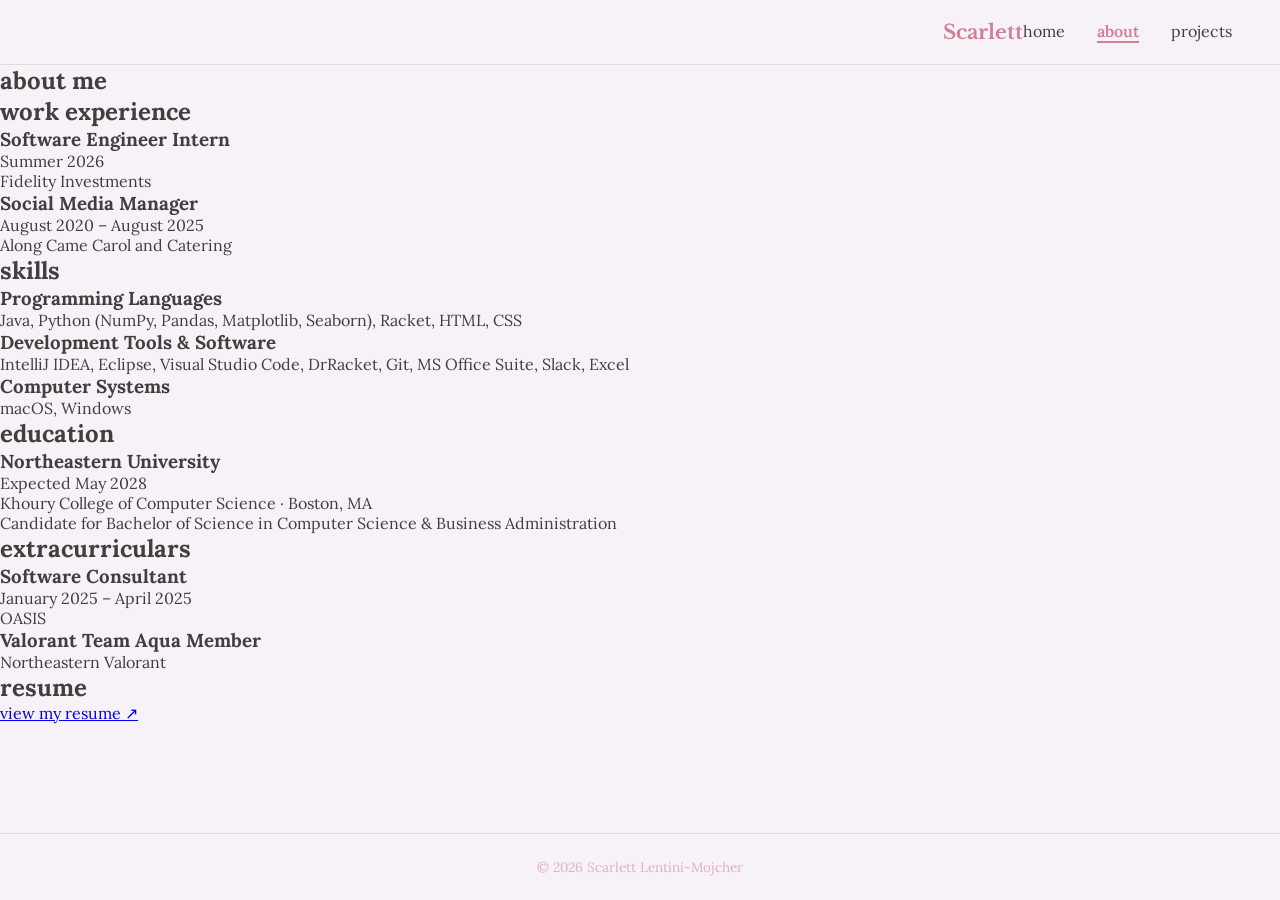
==== about.html @ dfba8f5a "Create about.html" ====
<!DOCTYPE html>
<html lang="en">
<head>
  <meta charset="UTF-8">
  <meta name="viewport" content="width=device-width, initial-scale=1.0">
  <title>About - Scarlett Lentini-Mojcher</title>
  <link href="https://fonts.googleapis.com/css2?family=Libre+Baskerville:wght@400;700&family=Lora:wght@400;500;600;700&display=swap" rel="stylesheet">
  <link rel="stylesheet" href="styles.css">
</head>
<body>

  <!-- HEADER -->
  <header>
    <a href="index.html" class="header-name">Scarlett</a>
    <nav>
      <a href="index.html">home</a>
      <a href="about.html" class="active">about</a>
      <a href="projects.html">projects</a>
    </nav>
  </header>

  <!-- PAGE TITLE -->
  <section class="page-header">
    <h1>about me</h1>
  </section>

  <!-- WORK EXPERIENCE -->
  <section class="about-section">
    <h2>work experience</h2>

    <div class="about-item">
      <div class="about-item-header">
        <h3>Software Engineer Intern</h3>
        <span class="about-date">Summer 2026</span>
      </div>
      <p class="about-org">Fidelity Investments</p>
    </div>

    <div class="about-item">
      <div class="about-item-header">
        <h3>Social Media Manager</h3>
        <span class="about-date">August 2020 – August 2025</span>
      </div>
      <p class="about-org">Along Came Carol and Catering</p>
    </div>
  </section>

  <!-- SKILLS -->
  <section class="about-section">
    <h2>skills</h2>

    <div class="about-item">
      <h3>Programming Languages</h3>
      <p>Java, Python (NumPy, Pandas, Matplotlib, Seaborn), Racket, HTML, CSS</p>
    </div>

    <div class="about-item">
      <h3>Development Tools & Software</h3>
      <p>IntelliJ IDEA, Eclipse, Visual Studio Code, DrRacket, Git, MS Office Suite, Slack, Excel</p>
    </div>

    <div class="about-item">
      <h3>Computer Systems</h3>
      <p>macOS, Windows</p>
    </div>
  </section>

  <!-- EDUCATION -->
  <section class="about-section">
    <h2>education</h2>

    <div class="about-item">
      <div class="about-item-header">
        <h3>Northeastern University</h3>
        <span class="about-date">Expected May 2028</span>
      </div>
      <p class="about-org">Khoury College of Computer Science · Boston, MA</p>
      <p>Candidate for Bachelor of Science in Computer Science & Business Administration</p>
    </div>
  </section>

  <!-- EXTRACURRICULARS -->
  <section class="about-section">
    <h2>extracurriculars</h2>

    <div class="about-item">
      <div class="about-item-header">
        <h3>Software Consultant</h3>
        <span class="about-date">January 2025 – April 2025</span>
      </div>
      <p class="about-org">OASIS</p>
    </div>

    <div class="about-item">
      <h3>Valorant Team Aqua Member</h3>
      <p class="about-org">Northeastern Valorant</p>
    </div>
  </section>

  <!-- RESUME -->
  <section class="about-section resume-section">
    <h2>resume</h2>
    <a href="#" class="resume-link">view my resume ↗</a>
  </section>

  <!-- FOOTER -->
  <footer>
    <p>&copy; 2026 Scarlett Lentini-Mojcher</p>
  </footer>

</body>
</html>
---- styles.css ----
* {
  margin: 0;
  padding: 0;
  box-sizing: border-box;
}

:root {
  --text: #433d3d;
  --bg: #f7f2f8;
  --primary: #d27f96;
  --secondary: #e5aebd;
  --accent: #edd4db;
}

body {
  font-family: 'Lora', serif;
  color: var(--text);
  background-color: var(--bg);
  min-height: 100vh;
  display: flex;
  flex-direction: column;
}

/* ---- HEADER / NAV ---- */
header {
  display: flex;
  justify-content: flex-end;
  align-items: center;
  padding: 1.25rem 3rem;
  background-color: var(--bg);
  border-bottom: 1px solid var(--accent);
  position: sticky;
  top: 0;
  z-index: 100;
}

nav {
  display: flex;
  gap: 2rem;
}

nav a {
  font-family: 'Lora', serif;
  font-size: 1rem;
  color: var(--text);
  text-decoration: none;
  position: relative;
  padding-bottom: 2px;
  transition: color 0.3s ease;
}

nav a::after {
  content: '';
  position: absolute;
  bottom: 0;
  left: 0;
  width: 0;
  height: 2px;
  background-color: var(--primary);
  transition: width 0.3s ease;
}

nav a:hover {
  color: var(--primary);
}

nav a:hover::after {
  width: 100%;
}

nav a.active {
  color: var(--primary);
  font-weight: 600;
}

nav a.active::after {
  width: 100%;
}

.header-name {
  font-family: 'Libre Baskerville', serif;
  font-size: 1.25rem;
  font-weight: 700;
  color: var(--primary);
  text-decoration: none;
}

/* ---- HERO SECTION ---- */
.hero {
  flex: 0;
  display: flex;
  flex-direction: column;
  align-items: center;
  justify-content: center;
  padding: 5rem 3rem 4rem;
  text-align: center;
}

.hero-content {
  display: flex;
  align-items: center;
  gap: 3.5rem;
  max-width: 900px;
  width: 100%;
}

.hero-text {
  flex: 1;
  text-align: left;
}

.hero-text h1 {
  font-family: 'Libre Baskerville', serif;
  font-size: 2.75rem;
  font-weight: 700;
  color: var(--text);
  margin-bottom: 0.5rem;
}

.hero-text h1 span {
  color: var(--primary);
}

.hero-text .subtitle {
  font-family: 'Libre Baskerville', serif;
  font-size: 1.1rem;
  color: var(--secondary);
  margin-bottom: 1.25rem;
  font-style: italic;
}

.hero-text p {
  font-size: 1.05rem;
  line-height: 1.7;
  color: var(--text);
  max-width: 480px;
}

.hero-photo {
  width: 220px;
  height: 220px;
  border-radius: 12px;
  background-color: var(--accent);
  border: 4px solid var(--secondary);
  display: flex;
  align-items: center;
  justify-content: center;
  flex-shrink: 0;
  font-family: 'Lora', serif;
  color: var(--primary);
  font-size: 0.9rem;
}

/* ---- FEATURED PROJECTS ---- */
.tbd-grid {
  max-width: 900px;
  width: 100%;
  margin: 0 auto;
  padding: 3rem 3rem 4rem;
}

.tbd-heading {
  font-family: 'Libre Baskerville', serif;
  font-size: 1.75rem;
  color: var(--text);
  margin-bottom: 2rem;
  text-align: center;
}

.tbd-boxes {
  display: grid;
  grid-template-columns: repeat(3, 1fr);
  gap: 1.5rem;
}

.tbd-box {
  padding: 4rem 1.5rem;
  min-height: 220px;
  background-color: white;
  border-radius: 12px;
  border: 2px dashed var(--secondary);
  text-align: center;
  text-decoration: none;
  transition: all 0.3s ease;
  cursor: pointer;
  display: flex;
  align-items: center;
  justify-content: center;
}

.tbd-box:hover {
  border-color: var(--primary);
  background-color: var(--accent);
  transform: translateY(-4px);
}

.tbd-box p {
  font-size: 1rem;
  color: var(--secondary);
  font-style: italic;
}

.tbd-box:hover p {
  color: var(--primary);
}

/* ---- REACH OUT / CONTACT ---- */
.contact {
  text-align: center;
  padding: 3rem 2rem;
  max-width: 900px;
  width: 100%;
  margin: 0 auto;
}

.contact h2 {
  font-family: 'Libre Baskerville', serif;
  font-size: 1.75rem;
  color: var(--text);
  margin-bottom: 1.5rem;
}

.contact-links {
  display: flex;
  justify-content: center;
  gap: 2rem;
  flex-wrap: wrap;
}

.contact-links a {
  display: inline-flex;
  align-items: center;
  gap: 0.5rem;
  padding: 0.4rem 0.25rem;
  color: var(--primary);
  text-decoration: none;
  font-family: 'Lora', serif;
  font-size: 0.95rem;
  font-weight: 500;
  transition: all 0.3s ease;
  border-bottom: 2px solid transparent;
}

.contact-links a:hover {
  border-bottom: 2px solid var(--primary);
}

.contact-links a svg {
  width: 18px;
  height: 18px;
  fill: currentColor;
}

/* ---- FOOTER ---- */
footer {
  text-align: center;
  padding: 1.5rem;
  border-top: 1px solid var(--accent);
  font-size: 0.85rem;
  color: var(--secondary);
  margin-top: auto;
}

/* ---- RESPONSIVE ---- */
@media (max-width: 700px) {
  header {
    padding: 1rem 1.5rem;
    flex-wrap: wrap;
    gap: 0.75rem;
  }

  nav {
    gap: 1.25rem;
  }

  .hero {
    padding: 2.5rem 1.5rem 1.5rem;
  }

  .hero-content {
    flex-direction: column-reverse;
    text-align: center;
    gap: 2rem;
  }

  .hero-text {
    text-align: center;
  }

  .hero-text h1 {
    font-size: 2rem;
  }

  .hero-photo {
    width: 160px;
    height: 160px;
  }

  .tbd-grid {
    padding: 2rem 1.5rem 3rem;
  }

  .tbd-boxes {
    grid-template-columns: 1fr;
  }
}
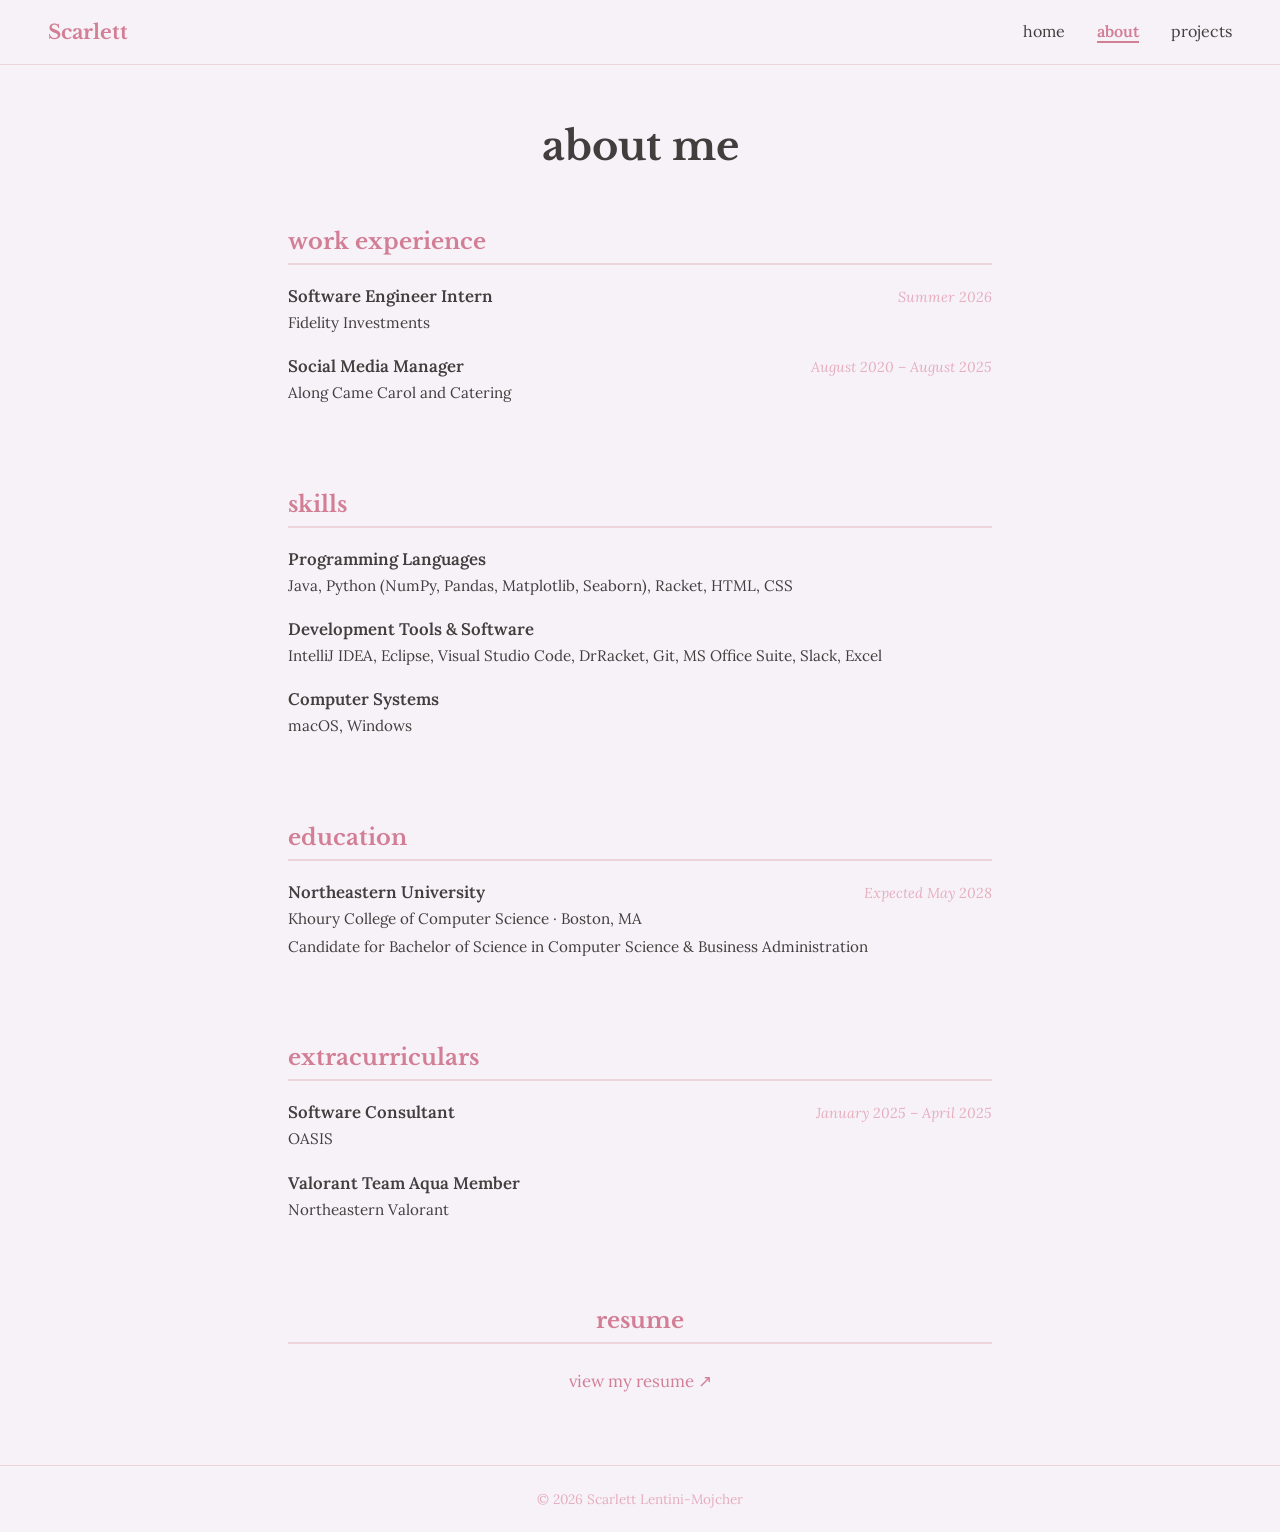
==== commit ad3499f4: "Add class to header element in about.html" ====
--- a/about.html
+++ b/about.html
@@ -10,7 +10,7 @@
 <body>
 
   <!-- HEADER -->
-  <header>
+  <header class="header-with-name">
     <a href="index.html" class="header-name">Scarlett</a>
     <nav>
       <a href="index.html">home</a>
--- a/styles.css
+++ b/styles.css
@@ -261,6 +261,108 @@
   margin-top: auto;
 }
 
+/* ---- PAGE HEADER ---- */
+.page-header {
+  text-align: center;
+  padding: 3.5rem 2rem 1.5rem;
+}
+
+.page-header h1 {
+  font-family: 'Libre Baskerville', serif;
+  font-size: 2.5rem;
+  color: var(--text);
+}
+
+.page-subtitle {
+  font-family: 'Lora', serif;
+  font-size: 1.05rem;
+  color: var(--secondary);
+  font-style: italic;
+  margin-top: 0.75rem;
+}
+
+/* ---- ABOUT SECTIONS ---- */
+.about-section {
+  max-width: 800px;
+  width: 100%;
+  margin: 0 auto;
+  padding: 2rem 3rem;
+}
+
+.about-section h2 {
+  font-family: 'Libre Baskerville', serif;
+  font-size: 1.4rem;
+  color: var(--primary);
+  margin-bottom: 1.25rem;
+  padding-bottom: 0.5rem;
+  border-bottom: 2px solid var(--accent);
+}
+
+.about-item {
+  margin-bottom: 1.25rem;
+}
+
+.about-item-header {
+  display: flex;
+  justify-content: space-between;
+  align-items: baseline;
+  flex-wrap: wrap;
+  gap: 0.5rem;
+}
+
+.about-item h3 {
+  font-family: 'Lora', serif;
+  font-size: 1.05rem;
+  font-weight: 600;
+  color: var(--text);
+}
+
+.about-date {
+  font-size: 0.9rem;
+  color: var(--secondary);
+  font-style: italic;
+  white-space: nowrap;
+}
+
+.about-org {
+  font-size: 0.95rem;
+  color: var(--secondary);
+  margin-top: 0.15rem;
+}
+
+.about-item p {
+  font-size: 0.95rem;
+  line-height: 1.6;
+  color: var(--text);
+  margin-top: 0.25rem;
+}
+
+/* ---- RESUME LINK ---- */
+.resume-section {
+  text-align: center;
+  padding-bottom: 4rem;
+}
+
+.resume-link {
+  display: inline-block;
+  font-family: 'Lora', serif;
+  font-size: 1.05rem;
+  color: var(--primary);
+  text-decoration: none;
+  padding: 0.4rem 0.25rem;
+  border-bottom: 2px solid transparent;
+  transition: all 0.3s ease;
+}
+
+.resume-link:hover {
+  border-bottom: 2px solid var(--primary);
+}
+
+/* ---- HEADER WITH NAME (about/projects pages) ---- */
+header:has(.header-name) {
+  justify-content: space-between;
+}
+
 /* ---- RESPONSIVE ---- */
 @media (max-width: 700px) {
   header {
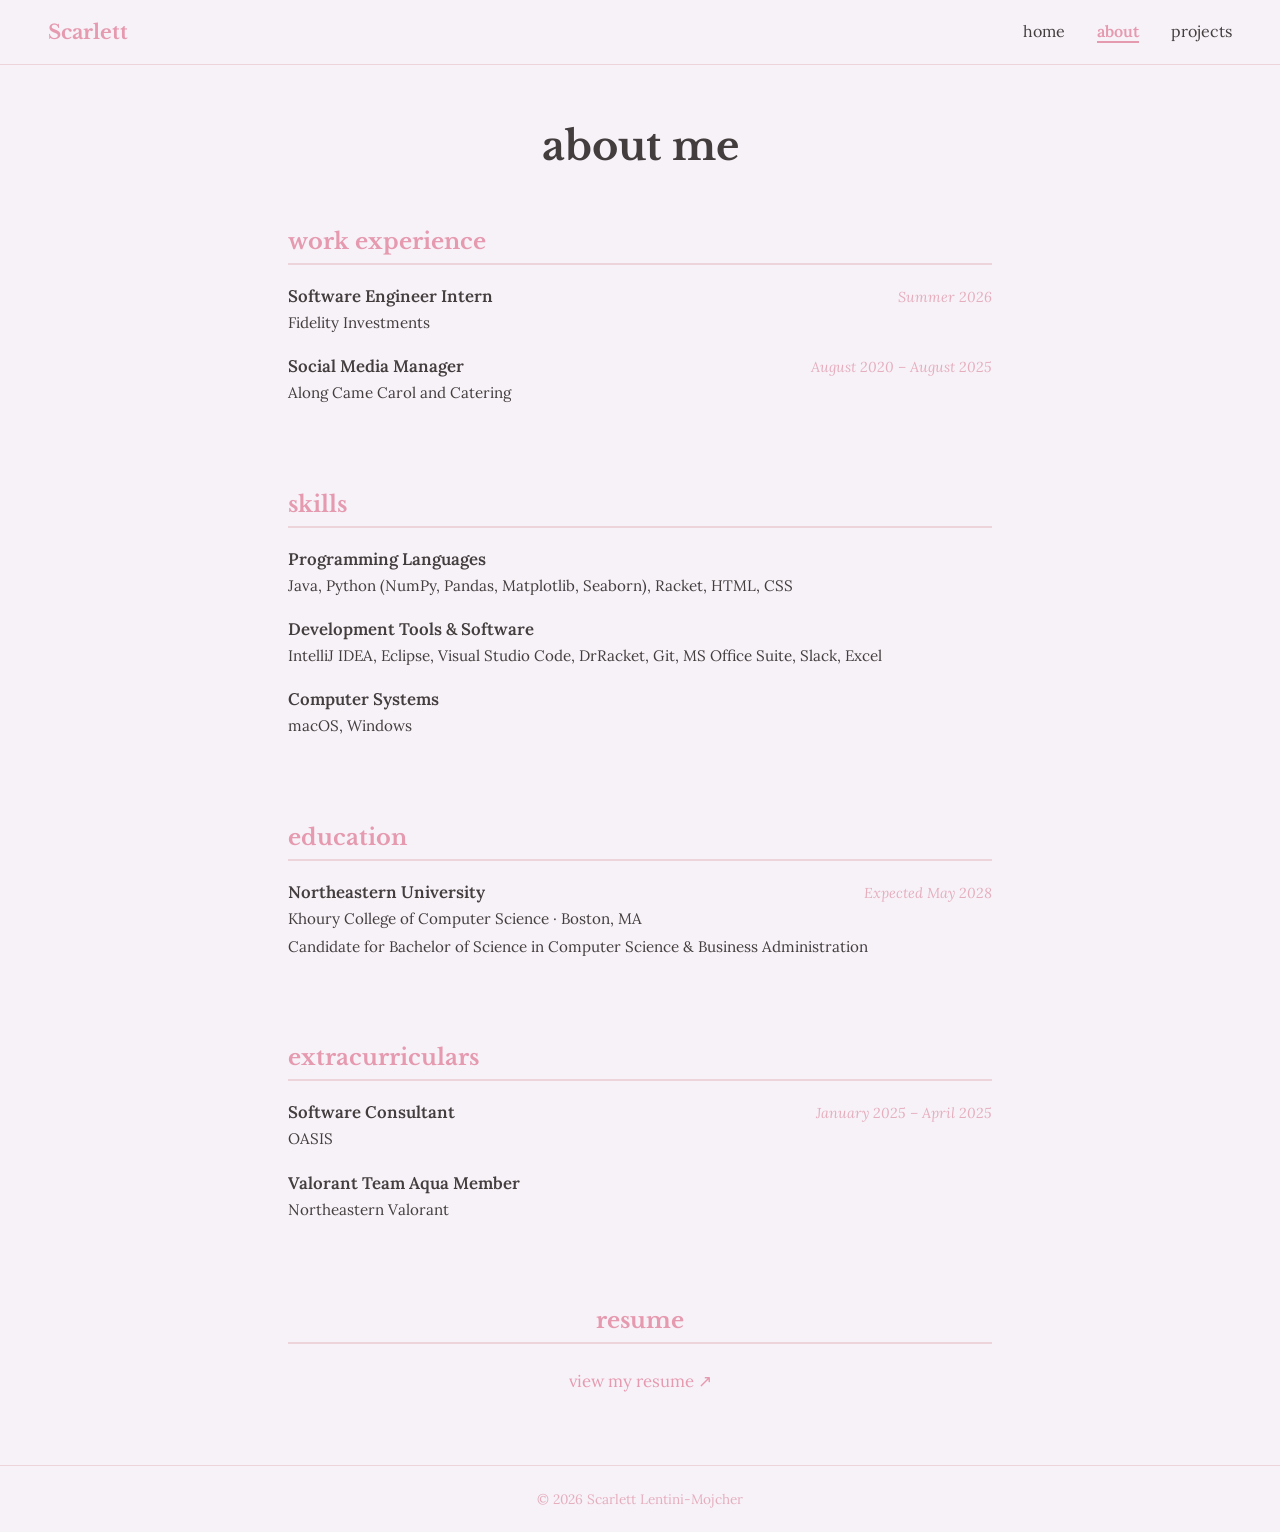
==== commit a95c602c: "Add favicon link to about.html" ====
--- a/about.html
+++ b/about.html
@@ -1,3 +1,4 @@
+<link rel="icon" href="data:image/svg+xml,<svg xmlns='http://www.w3.org/2000/svg' viewBox='0 0 100 100'><text y='.9em' font-size='90'>🌸</text></svg>">
 <!DOCTYPE html>
 <html lang="en">
 <head>
--- a/styles.css
+++ b/styles.css
@@ -7,7 +7,7 @@
 :root {
   --text: #433d3d;
   --bg: #f7f2f8;
-  --primary: #d27f96;
+  --primary: #e59aaf;
   --secondary: #e5aebd;
   --accent: #edd4db;
 }
@@ -359,7 +359,7 @@
 }
 
 /* ---- HEADER WITH NAME (about/projects pages) ---- */
-header:has(.header-name) {
+.header-with-name {
   justify-content: space-between;
 }
 
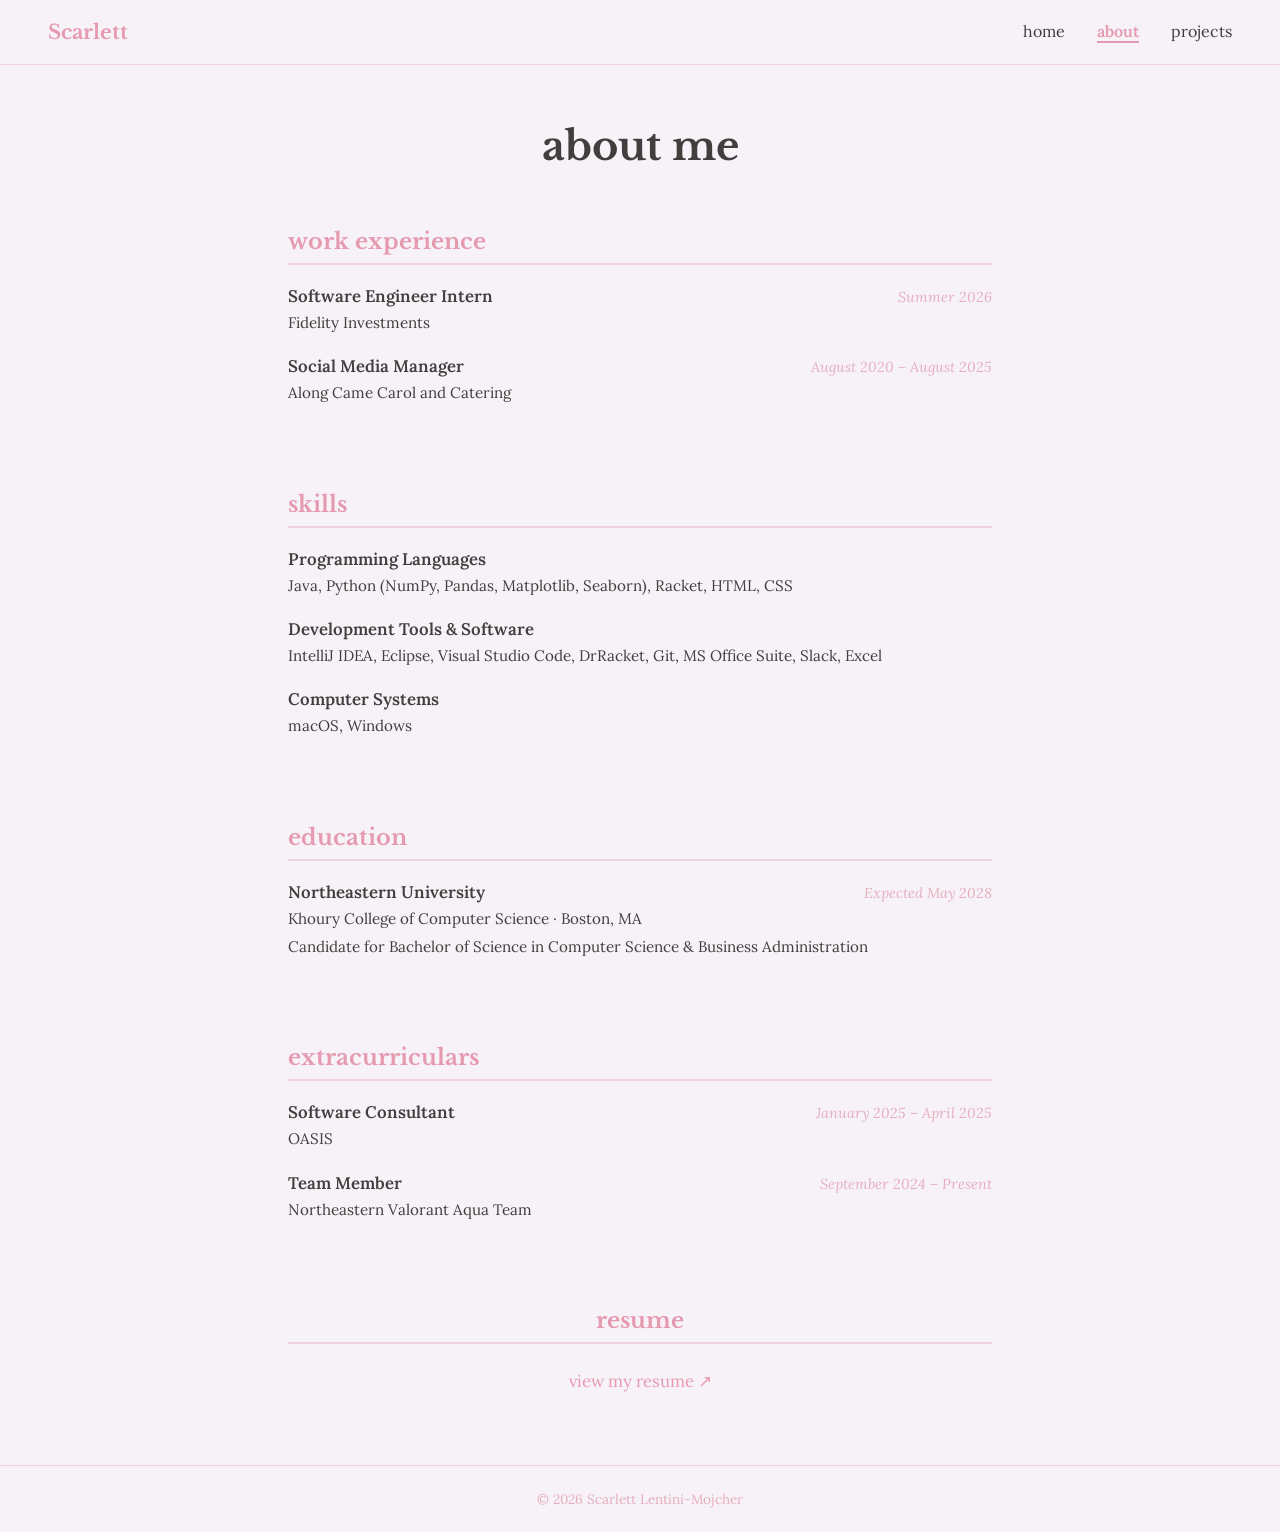
==== commit eb7ae116: "Update Valorant team member details in about.html" ====
--- a/about.html
+++ b/about.html
@@ -1,4 +1,3 @@
-<link rel="icon" href="data:image/svg+xml,<svg xmlns='http://www.w3.org/2000/svg' viewBox='0 0 100 100'><text y='.9em' font-size='90'>🌸</text></svg>">
 <!DOCTYPE html>
 <html lang="en">
 <head>
@@ -93,8 +92,11 @@
     </div>
 
     <div class="about-item">
-      <h3>Valorant Team Aqua Member</h3>
-      <p class="about-org">Northeastern Valorant</p>
+      <div class="about-item-header">
+        <h3>Team Member</h3>
+        <span class="about-date">September 2024 – Present</span>
+      </div>
+      <p class="about-org">Northeastern Valorant Aqua Team</p>
     </div>
   </section>
 
